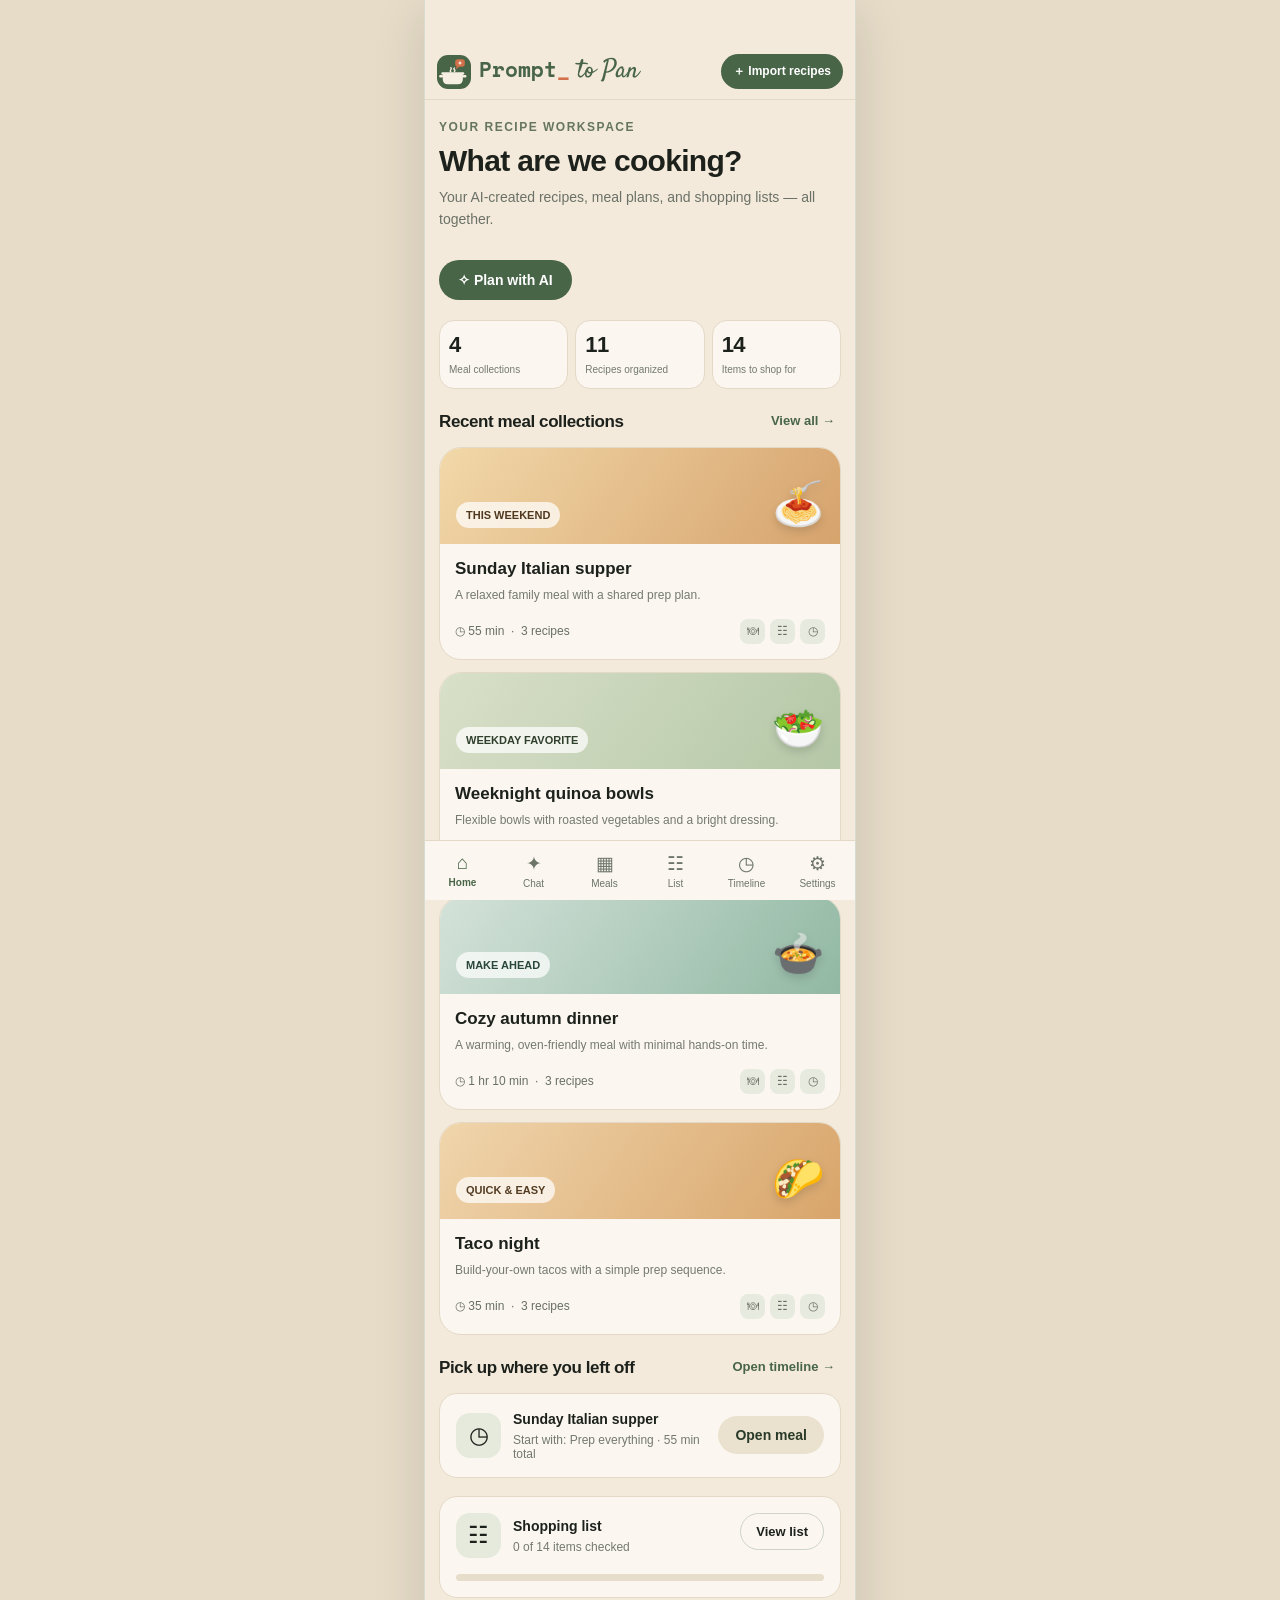
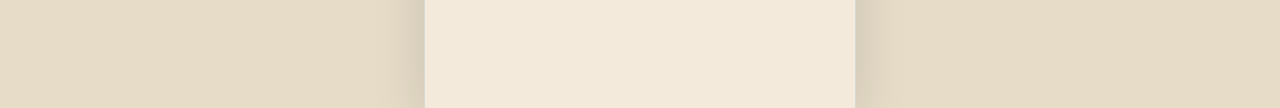
==== app/src/main/assets/index.html @ 8e541018 "Set "Prompt" in Space Mono with a blinking cursor The app name now pairs a typed-prompt look with th" ====
<!doctype html>
<html lang="en" data-theme="light">
<head>
  <meta charset="utf-8">
  <meta name="viewport" content="width=device-width,initial-scale=1,viewport-fit=cover">
  <title>Prompt to Pan</title>
  <link rel="stylesheet" href="app.css">
</head>
<body>
  <div class="app" id="app">
    <header class="topbar">
      <div class="brand"><svg class="brand-icon" viewBox="20 20 68 68" aria-hidden="true"><g transform="translate(54 54) scale(0.8) translate(-54 -54)"><g transform="translate(51 69.5) scale(1.2) translate(-54 -66.5)"><path fill="#F6EFE1" d="M32.5 54 H75.5 A2.5 2.5 0 0 1 78 56.5 V56.5 A2.5 2.5 0 0 1 75.5 59 H32.5 A2.5 2.5 0 0 1 30 56.5 V56.5 A2.5 2.5 0 0 1 32.5 54 Z M33 58 H75 V68 Q75 79 64 79 H44 Q33 79 33 68 Z M28.0 60 H31.0 A2.5 2.5 0 0 1 33.5 62.5 V62.5 A2.5 2.5 0 0 1 31.0 65 H28.0 A2.5 2.5 0 0 1 25.5 62.5 V62.5 A2.5 2.5 0 0 1 28.0 60 Z M77.0 60 H80.0 A2.5 2.5 0 0 1 82.5 62.5 V62.5 A2.5 2.5 0 0 1 80.0 65 H77.0 A2.5 2.5 0 0 1 74.5 62.5 V62.5 A2.5 2.5 0 0 1 77.0 60 Z"/></g><path d="M46 53.5 C41 49.83 51 47.20 46 43.00" fill="none" stroke="#F6EFE1" stroke-width="3.4" stroke-linecap="round"/><path d="M55 52.5 C60 49.52 50 47.40 55 44.00" fill="none" stroke="#F6EFE1" stroke-width="3.4" stroke-linecap="round"/><path fill="#D2704A" d="M64 22 H74 Q81 22 81 29 V34 Q81 41 74 41 H67 L58 48 L61 40.6 Q57 39 57 34 V29 Q57 22 64 22 Z"/><path fill="#F6EFE1" d="M69 25.2 C69.756 29.61 70.89 30.744 75.3 31.5 C70.89 32.256 69.756 33.39 69 37.8 C68.244 33.39 67.11 32.256 62.7 31.5 C67.11 30.744 68.244 29.61 69 25.2 Z"/></g></svg><span><span class="brand-prompt">Prompt</span> to Pan</span></div>
      <div class="top-actions">
        <button class="primary" onclick="openImport()">＋ Import recipes</button>
      </div>
    </header>

    <!-- Filled in by render() in app.js. -->
    <main class="main" id="main"></main>

    <nav class="mobile-nav">
      <button data-page="home" class="active" onclick="go('home')"><span>⌂</span>Home</button>
      <button data-page="chat" onclick="go('chat')"><span>✦</span>Chat</button>
      <button data-page="meals" onclick="go('meals')"><span>▦</span>Meals</button>
      <button data-page="shopping" onclick="go('shopping')"><span>☷</span>List</button>
      <button data-page="timeline" onclick="go('timeline')"><span>◷</span>Timeline</button>
      <button data-page="settings" onclick="go('settings')"><span>⚙</span>Settings</button>
    </nav>

    <div class="toast" id="toast"></div>
    <div class="modal-bg" id="modal-bg" onclick="if(event.target===this)closeModal()">
      <div class="modal" id="modal"></div>
    </div>
  </div>

  <script src="demo-data.js"></script>
  <script src="chat.js"></script>
  <script src="app.js"></script>
</body>
</html>
---- app/src/main/assets/app.css ----
/* Prompt to Pan styles. The app always uses its phone layout; wider screens show it as a centred column.
   Colours use light-dark(), which follows the system theme (on Android, via Theme.Mealkeeper's night variant).
   MainActivity sets --android-safe-top / --android-safe-bottom to the status- and navigation-bar heights, and
   --android-ime-bottom to the keyboard's height while it's open.
   Settings > Appearance sets data-theme on <html>: Linen (light, the default), soft olive (dark), or match the phone. */

/* The app name's fonts, bundled so they work offline: Satisfy for "to Pan" (Apache 2.0, see fonts/Satisfy-LICENSE.txt)
   and Space Mono Bold, Latin only, for "Prompt" (SIL OFL 1.1, see fonts/SpaceMono-OFL.txt). */
@font-face {
  font-family: "Space Mono";
  src: url("fonts/SpaceMono-Bold.woff2") format("woff2");
  font-weight: 700;
  font-display: block;
}

@font-face {
  font-family: "Satisfy";
  src: url("fonts/Satisfy-Regular.woff2") format("woff2");
  font-display: block;
}

:root {
  --font-body: Inter, Roboto, "Segoe UI", sans-serif;
  --safe-bottom: max(env(safe-area-inset-bottom), var(--android-safe-bottom, 0px));
  /* Dialogs sit above the keyboard when it's open (the bottom nav stays put underneath). */
  --dialog-bottom: max(var(--safe-bottom), var(--android-ime-bottom, 0px));
  /* Surfaces for Linen (light) and soft olive (dark); text colours are set per element. */
  --bg: light-dark(#f3eadb, #232a24);
  --bar: light-dark(#f3eadb, #28302a);
  --surface: light-dark(#fbf7f0, #2e372f);
  --surface-2: light-dark(#f1e8d8, #343e35);
  --field: light-dark(#fffcf6, #262d27);
  --line: light-dark(#e4d9c6, #3b463c);
  --track: light-dark(#e7ddcb, #3b463c);
  --button-2: light-dark(#eae1cf, #3a453b);
  --name: light-dark(#496548, #eed9b0);
  color-scheme: light;
}

:root[data-theme="dark"] {
  color-scheme: dark;
}

:root[data-theme="match"] {
  color-scheme: light dark;
}

* {
  box-sizing: border-box;
}

body {
  margin: 0;
  font-family: var(--font-body);
  background: var(--bg);
  color: light-dark(#1d211c, #e5e8e1);
}

button,
input,
textarea,
select {
  font: inherit;
}

button {
  cursor: pointer;
  border: 0;
  transition: filter .15s, transform .15s;
}

button:hover {
  filter: brightness(.96);
}

button:active {
  transform: scale(.98);
}

/* ---- App shell ---- */

.app {
  min-height: 100vh;
  background-color: var(--bg);
  color: light-dark(#1d211c, #e5e8e1);
}

.topbar {
  min-height: 68px;
  display: flex;
  align-items: center;
  justify-content: space-between;
  padding: calc(var(--android-safe-top, 44px) + 10px) 12px 10px;
  border-bottom: 1px solid var(--line);
  position: sticky;
  top: 0;
  background: var(--bar);
  z-index: 5;
}

.brand {
  display: flex;
  align-items: center;
  gap: 8px;
  font-family: "Satisfy", cursive;
  font-weight: 400;
  font-size: 26px;
  line-height: 1;
  color: var(--name);
}

/* "Prompt" as typed into a chat, with a blinking cursor; the cursor isn't part of the name for screen readers. */
.brand-prompt {
  font-family: "Space Mono", monospace;
  font-weight: 700;
  font-size: .82em;
}

.brand-prompt::after {
  content: "_" / "";
  color: #D2704A;
  animation: cursor-blink 1.1s steps(1) infinite;
}

@keyframes cursor-blink {
  50% {
    opacity: 0;
  }
}

@media (prefers-reduced-motion: reduce) {
  .brand-prompt::after {
    animation: none;
  }
}

.brand-icon {
  background: #496548;
  color: white;
  width: 34px;
  height: 34px;
  border-radius: 11px;
  display: grid;
  place-items: center;
  font-size: 21px;
}

.top-actions {
  display: flex;
  align-items: center;
  gap: 6px;
}

.top-actions .primary {
  padding: 9px 12px;
  font-size: 12px;
  white-space: nowrap;
}

.main {
  width: 100%;
  padding: 20px 14px calc(92px + var(--safe-bottom));
  overflow-wrap: anywhere;
}

.mobile-nav {
  position: fixed;
  bottom: 0;
  left: 0;
  right: 0;
  z-index: 6;
  display: flex;
  justify-content: space-around;
  background: var(--surface);
  border-top: 1px solid var(--line);
  padding: 7px 2px calc(7px + var(--safe-bottom));
}

.mobile-nav button {
  background: transparent;
  color: light-dark(#6d7569, #a1aa9d);
  display: flex;
  flex: 1;
  min-width: 0;
  flex-direction: column;
  align-items: center;
  gap: 3px;
  font-size: 10px;
  padding: 4px 2px;
}

.mobile-nav button.active {
  color: light-dark(#496548, #c4ddb9);
  font-weight: 750;
}

.mobile-nav span {
  font-size: 19px;
}

.toast {
  position: fixed;
  bottom: calc(84px + var(--safe-bottom));
  left: 50%;
  transform: translateX(-50%);
  max-width: calc(100vw - 28px);
  background: light-dark(#283b28, #dcebd6);
  color: light-dark(white, #1e2c1d);
  padding: 13px 18px;
  border-radius: 99px;
  box-shadow: 0 8px 30px #0002;
  font-size: 13px;
  text-align: center;
  white-space: normal;
  z-index: 10;
  display: none;
}

.modal-bg {
  position: fixed;
  inset: 0;
  background: #0006;
  z-index: 15;
  display: none;
  align-items: flex-end;
  justify-content: center;
  padding: 10px 10px calc(10px + var(--dialog-bottom));
}

.modal {
  width: 100%;
  max-height: min(88vh, calc(100vh - var(--android-safe-top, 0px) - var(--dialog-bottom) - 30px));
  overflow: auto;
  background: var(--surface);
  border-radius: 24px 24px 14px 14px;
  padding: 19px;
  box-shadow: 0 20px 80px #0003;
}

.modal-bg.centered {
  align-items: center;
}

.modal-bg.centered .modal {
  border-radius: 24px;
}

.modal h2 {
  margin: 0 0 7px;
  font-size: 22px;
}

.modal-foot {
  display: flex;
  justify-content: flex-end;
  flex-wrap: wrap;
  gap: 10px;
  margin-top: 20px;
}

.modal-foot button {
  flex: 1;
}

/* ---- Text and layout helpers ---- */

.eyebrow {
  font-size: 12px;
  text-transform: uppercase;
  letter-spacing: 1.5px;
  color: light-dark(#65755e, #a8bd9f);
  font-weight: 750;
  margin-bottom: 10px;
}

.headline {
  font-size: clamp(25px, 7vw, 30px);
  line-height: 1.1;
  letter-spacing: -.7px;
  margin: 0 0 10px;
  font-weight: 750;
  overflow-wrap: anywhere;
}

.subhead {
  color: light-dark(#6b7167, #a4aca1);
  font-size: 14px;
  line-height: 1.55;
  margin: 0 0 20px;
}

.muted {
  color: light-dark(#73796f, #a0a99e);
}

.small {
  font-size: 12px;
}

.row {
  display: flex;
  align-items: center;
  gap: 12px;
}

.spread {
  display: flex;
  justify-content: space-between;
  align-items: flex-start;
  flex-wrap: wrap;
  gap: 10px;
}

.spread > .primary,
.spread > .outline,
.spread > .secondary {
  max-width: 100%;
  white-space: normal;
}

.divider {
  height: 1px;
  background: var(--line);
  margin: 16px 0;
}

.section-head {
  display: flex;
  align-items: flex-start;
  justify-content: space-between;
  gap: 12px;
  margin: 23px 0 15px;
}

.section-head h2 {
  font-size: 17px;
  margin: 0;
  letter-spacing: -.4px;
}

.panel {
  background: var(--surface);
  border: 1px solid var(--line);
  border-radius: 18px;
  padding: 16px;
  margin-bottom: 18px;
  min-width: 0;
}

.empty {
  padding: 20px;
  text-align: center;
  color: light-dark(#72796e, #a3aca0);
}

.badge {
  font-size: 11px;
  border-radius: 99px;
  background: light-dark(#e4eadc, #2b3928);
  color: light-dark(#45613f, #c3dcb9);
  padding: 6px 9px;
  font-weight: 750;
}

/* ---- Buttons and form controls ---- */

.primary {
  background: #496548;
  color: white;
  border-radius: 99px;
  padding: 12px 19px;
  font-size: 14px;
  font-weight: 650;
  display: inline-flex;
  align-items: center;
  gap: 8px;
}

.secondary {
  background: var(--button-2);
  color: light-dark(#293a28, #e1e8dc);
  border-radius: 99px;
  padding: 11px 17px;
  font-size: 14px;
  font-weight: 650;
}

.outline {
  background: transparent;
  color: inherit;
  border: 1px solid light-dark(#cdd3c6, #454e43);
  border-radius: 99px;
  padding: 10px 15px;
  font-size: 13px;
  font-weight: 650;
}

.text-btn {
  color: light-dark(#496548, #b7d2ae);
  background: transparent;
  font-size: 13px;
  font-weight: 700;
}

.danger {
  color: light-dark(#a23b24, #f2a98a);
}

.outline.danger {
  border-color: light-dark(#dcb7aa, #6b4a3f);
}

.primary.danger-fill {
  background: #b5452b;
}

.actions {
  display: flex;
  gap: 8px;
  flex-wrap: wrap;
}

.actions button {
  max-width: 100%;
  white-space: normal;
}

.field {
  width: 100%;
  min-width: 0;
  border: 1px solid light-dark(#cdd3c6, #424b40);
  background: var(--field);
  color: inherit;
  border-radius: 13px;
  padding: 13px 14px;
  outline: none;
}

.field:focus {
  border-color: #496548;
  box-shadow: 0 0 0 2px #49654822;
}

textarea.field {
  resize: vertical;
  min-height: 140px;
  line-height: 1.5;
}

.field-label {
  display: block;
  font-size: 12px;
  font-weight: 700;
  margin: 15px 0 7px;
}

.toggle {
  appearance: none;
  width: 44px;
  height: 26px;
  background: light-dark(#d5d9d0, #454d42);
  border-radius: 99px;
  position: relative;
  cursor: pointer;
  transition: .2s;
  flex-shrink: 0;
}

.toggle::before {
  content: "";
  position: absolute;
  left: 4px;
  top: 4px;
  width: 18px;
  height: 18px;
  border-radius: 50%;
  background: white;
  transition: .2s;
}

.toggle:checked {
  background: #496548;
}

.toggle:checked::before {
  transform: translateX(18px);
}

.tabs {
  display: flex;
  border-bottom: 1px solid var(--line);
  margin: 20px 0;
  overflow-x: auto;
  white-space: nowrap;
  scrollbar-width: thin;
}

.tab {
  flex-shrink: 0;
  padding: 11px 10px;
  background: transparent;
  color: light-dark(#747a70, #a3aba0);
  font-size: 12px;
  border-bottom: 2px solid transparent;
}

.tab.active {
  color: light-dark(#496548, #c3dfb8);
  border-color: #496548;
  font-weight: 750;
}

/* ---- Home stats ---- */

.stats {
  display: grid;
  grid-template-columns: repeat(3, minmax(0, 1fr));
  gap: 7px;
  margin: 20px 0;
}

.stat {
  background: var(--surface);
  border: 1px solid var(--line);
  border-radius: 15px;
  padding: 11px 9px;
  min-width: 0;
}

.stat .number {
  font-size: clamp(18px, 5vw, 22px);
  font-weight: 750;
  letter-spacing: -.6px;
}

.stat .label {
  font-size: 10px;
  line-height: 1.35;
  color: light-dark(#73796f, #9ca59a);
  margin-top: 5px;
}

/* ---- Meal cards ---- */

.meal-grid {
  display: grid;
  grid-template-columns: minmax(0, 1fr);
  gap: 12px;
}

.meal-card {
  overflow: hidden;
  border-radius: 22px;
  border: 1px solid var(--line);
  background: var(--surface);
  cursor: pointer;
}

.meal-art {
  height: 96px;
  padding: 16px;
  display: flex;
  align-items: flex-end;
  justify-content: space-between;
  background: linear-gradient(125deg, #d9e0c9, #b4c7a6);
  color: #30402d;
  position: relative;
}

.meal-art.pasta {
  background: linear-gradient(125deg, #f2d8a9, #d6a36d);
  color: #51391f;
}

.meal-art.soup {
  background: linear-gradient(125deg, #d4e2d9, #91b8a3);
  color: #29483a;
}

.meal-art.taco {
  background: linear-gradient(125deg, #f0d5ac, #d8a56b);
  color: #533c22;
}

.art-emoji {
  font-size: 42px;
  filter: drop-shadow(0 4px 4px #0002);
}

.art-tag {
  font-size: 11px;
  font-weight: 750;
  background: #ffffffb8;
  border-radius: 99px;
  padding: 7px 10px;
}

.meal-content {
  padding: 15px;
}

.meal-content h3 {
  font-size: 17px;
  margin: 0 0 7px;
}

.meal-content p {
  font-size: 12px;
  line-height: 1.5;
  color: light-dark(#74796f, #a0a89e);
  margin: 0 0 15px;
}

.meta {
  display: flex;
  align-items: center;
  justify-content: space-between;
  font-size: 12px;
  color: light-dark(#686f64, #a0a89d);
}

.mini-avatars {
  display: flex;
  gap: 5px;
}

.avatar {
  width: 25px;
  height: 25px;
  border-radius: 8px;
  background: light-dark(#e7ebdf, #303b2d);
  display: grid;
  place-items: center;
  font-size: 12px;
}

/* ---- Recipe rows ---- */

.recipe-list {
  display: grid;
  gap: 10px;
}

.recipe-row {
  display: flex;
  align-items: center;
  gap: 10px;
  padding: 12px;
  border-radius: 16px;
  background: var(--surface-2);
  cursor: pointer;
  min-width: 0;
}

.recipe-row > div:nth-child(2) {
  min-width: 0;
  overflow-wrap: anywhere;
}

.recipe-icon {
  width: 45px;
  height: 45px;
  border-radius: 14px;
  background: light-dark(#e5eadc, #354333);
  display: grid;
  place-items: center;
  font-size: 23px;
  flex-shrink: 0;
}

.recipe-row h3 {
  font-size: 14px;
  margin: 0 0 5px;
}

.recipe-row p {
  font-size: 12px;
  margin: 0;
  color: light-dark(#74796f, #a0a89e);
}

.arrow {
  margin-left: auto;
  color: light-dark(#777e72, #a3aca0);
  font-size: 21px;
}

/* ---- Shopping list and ingredient rows ---- */

.checkrow {
  display: flex;
  align-items: flex-start;
  gap: 9px;
  padding: 13px 0;
  border-bottom: 1px solid var(--line);
  font-size: 13px;
}

.checkrow:last-child {
  border: 0;
}

.checkrow input {
  accent-color: #496548;
  width: 18px;
  height: 18px;
  margin-top: 1px;
}

.checkrow.checked .checktext {
  text-decoration: line-through;
  color: light-dark(#8b9186, #778073);
}

.recipe-link {
  text-decoration: underline;
  text-decoration-color: light-dark(#c3c9bc, #4c5649);
  text-underline-offset: 2px;
  cursor: pointer;
}

.qty {
  margin-left: auto;
  color: light-dark(#777d73, #a3aba0);
  font-size: 11px;
  text-align: right;
}

/* ---- Cooking timeline ---- */

.timeline {
  display: grid;
  grid-template-columns: 48px minmax(0, 1fr);
  gap: 0 9px;
}

.time {
  font-size: 12px;
  font-weight: 750;
  color: light-dark(#496548, #b9d8ae);
  padding: 14px 0;
}

.timeitem {
  border-left: 2px solid light-dark(#d9e2d2, #394d35);
  padding: 12px 0 16px 13px;
  position: relative;
  min-width: 0;
}

.timeitem::before {
  content: "";
  position: absolute;
  left: -6px;
  top: 17px;
  width: 10px;
  height: 10px;
  border-radius: 50%;
  background: #6c8b61;
}

.timeitem strong {
  font-size: 14px;
  overflow-wrap: anywhere;
}

.timeitem p {
  font-size: 12px;
  color: light-dark(#747a70, #a2aaa0);
  line-height: 1.5;
  margin: 5px 0 0;
  overflow-wrap: anywhere;
}

/* ---- Very narrow phones ---- */

@media (max-width: 380px) {
  .main {
    padding-left: 11px;
    padding-right: 11px;
  }

  .stats {
    grid-template-columns: 1fr;
    gap: 8px;
  }

  .stat {
    display: flex;
    align-items: center;
    justify-content: space-between;
    padding: 12px 14px;
  }

  .stat .label {
    margin-top: 0;
    font-size: 11px;
  }

  .top-actions .primary {
    font-size: 11px;
    padding: 8px 10px;
  }

  .brand {
    font-size: 22px;
  }

  .mobile-nav button {
    font-size: 9px;
  }
}

/* ---- Wide screens (tablets, landscape, desktop browsers): centre the phone layout ---- */

@media (min-width: 761px) {
  body {
    background: light-dark(#e6dcc8, #1a1f1b);
  }

  .app {
    max-width: 430px;
    margin: 0 auto;
    box-shadow: 0 0 0 1px #d8dbd1, 0 12px 50px #0002;
    position: relative;
  }

  .mobile-nav {
    left: 50%;
    right: auto;
    transform: translateX(-50%);
    width: 100%;
    max-width: 430px;
  }
}

/* ---- Chat (chat.js) ---- */

.chat-log {
  display: flex;
  flex-direction: column;
  gap: 10px;
  /* Room for the message box, which sits above the bottom nav. */
  padding-bottom: 76px;
}

.bubble {
  max-width: 88%;
  padding: 11px 14px;
  border-radius: 18px;
  font-size: 15px;
  line-height: 1.5;
  white-space: pre-wrap;
}

.bubble.user {
  align-self: flex-end;
  background: light-dark(#496548, #4f6b4d);
  color: white;
  border-bottom-right-radius: 6px;
}

.bubble-about {
  font-size: 12px;
  opacity: .8;
  margin-bottom: 4px;
}

.bubble.ai {
  align-self: flex-start;
  background: var(--surface);
  border: 1px solid var(--line);
  border-bottom-left-radius: 6px;
  white-space: normal;
}

.bubble.ai p {
  margin: 0 0 8px;
}

.bubble.ai p:last-child,
.bubble.ai ul:last-child,
.bubble.ai ol:last-child {
  margin-bottom: 0;
}

.bubble.ai ul,
.bubble.ai ol {
  margin: 0 0 8px;
  padding-left: 20px;
}

.bubble.ai pre {
  overflow-x: auto;
  font-size: 12px;
  background: var(--surface-2);
  padding: 8px;
  border-radius: 8px;
  white-space: pre;
}

.bubble.ai code {
  font-size: 13px;
}

.chat-report {
  align-self: flex-start;
  margin: -4px 0 0 6px;
  padding: 4px 8px;
  font-size: 12px;
  font-weight: 600;
  color: light-dark(#73796f, #a0a99e);
}

.chat-to-pan {
  align-self: flex-end;
  margin-top: 2px;
}

.meal-saved {
  margin: 2px 0;
  border-color: light-dark(#b9c9af, #4c5f47);
}

.chat-status {
  display: flex;
  align-items: center;
  gap: 8px;
  font-size: 13px;
  color: light-dark(#6d7569, #a1aa9d);
  padding: 4px 2px;
}

.dots {
  display: inline-flex;
  gap: 3px;
}

.dots i {
  width: 6px;
  height: 6px;
  border-radius: 50%;
  background: currentColor;
  animation: dot 1.2s infinite ease-in-out;
}

.dots i:nth-child(2) {
  animation-delay: .15s;
}

.dots i:nth-child(3) {
  animation-delay: .3s;
}

@keyframes dot {
  0%, 80%, 100% { opacity: .25; }
  40% { opacity: 1; }
}

.chat-error {
  background: light-dark(#f6e3dc, #4a302a);
  color: light-dark(#7c2f1d, #f6c9b8);
  border-radius: 14px;
  padding: 12px 14px;
  font-size: 14px;
}

.chat-error .text-btn {
  margin-top: 6px;
  color: inherit;
  text-decoration: underline;
}

.chip {
  font-size: 13px;
  padding: 8px 13px;
  text-align: left;
}

/* The message box: above the bottom nav, or above the keyboard while it's open. */
.composer {
  position: fixed;
  left: 0;
  right: 0;
  /* --nav-height is measured by render() in app.js; it includes the gesture-bar inset. */
  bottom: max(var(--nav-height, calc(64px + var(--safe-bottom))), var(--android-ime-bottom, 0px));
  z-index: 7;
  display: flex;
  align-items: flex-end;
  gap: 8px;
  padding: 8px 12px;
  background: var(--bg);
  border-top: 1px solid var(--line);
}

.composer textarea.field {
  min-height: 0;
  max-height: 140px;
  resize: none;
  padding: 10px 14px;
  border-radius: 20px;
}

.composer .send {
  flex: none;
  width: 44px;
  height: 44px;
  padding: 0;
  justify-content: center;
  font-size: 16px;
}
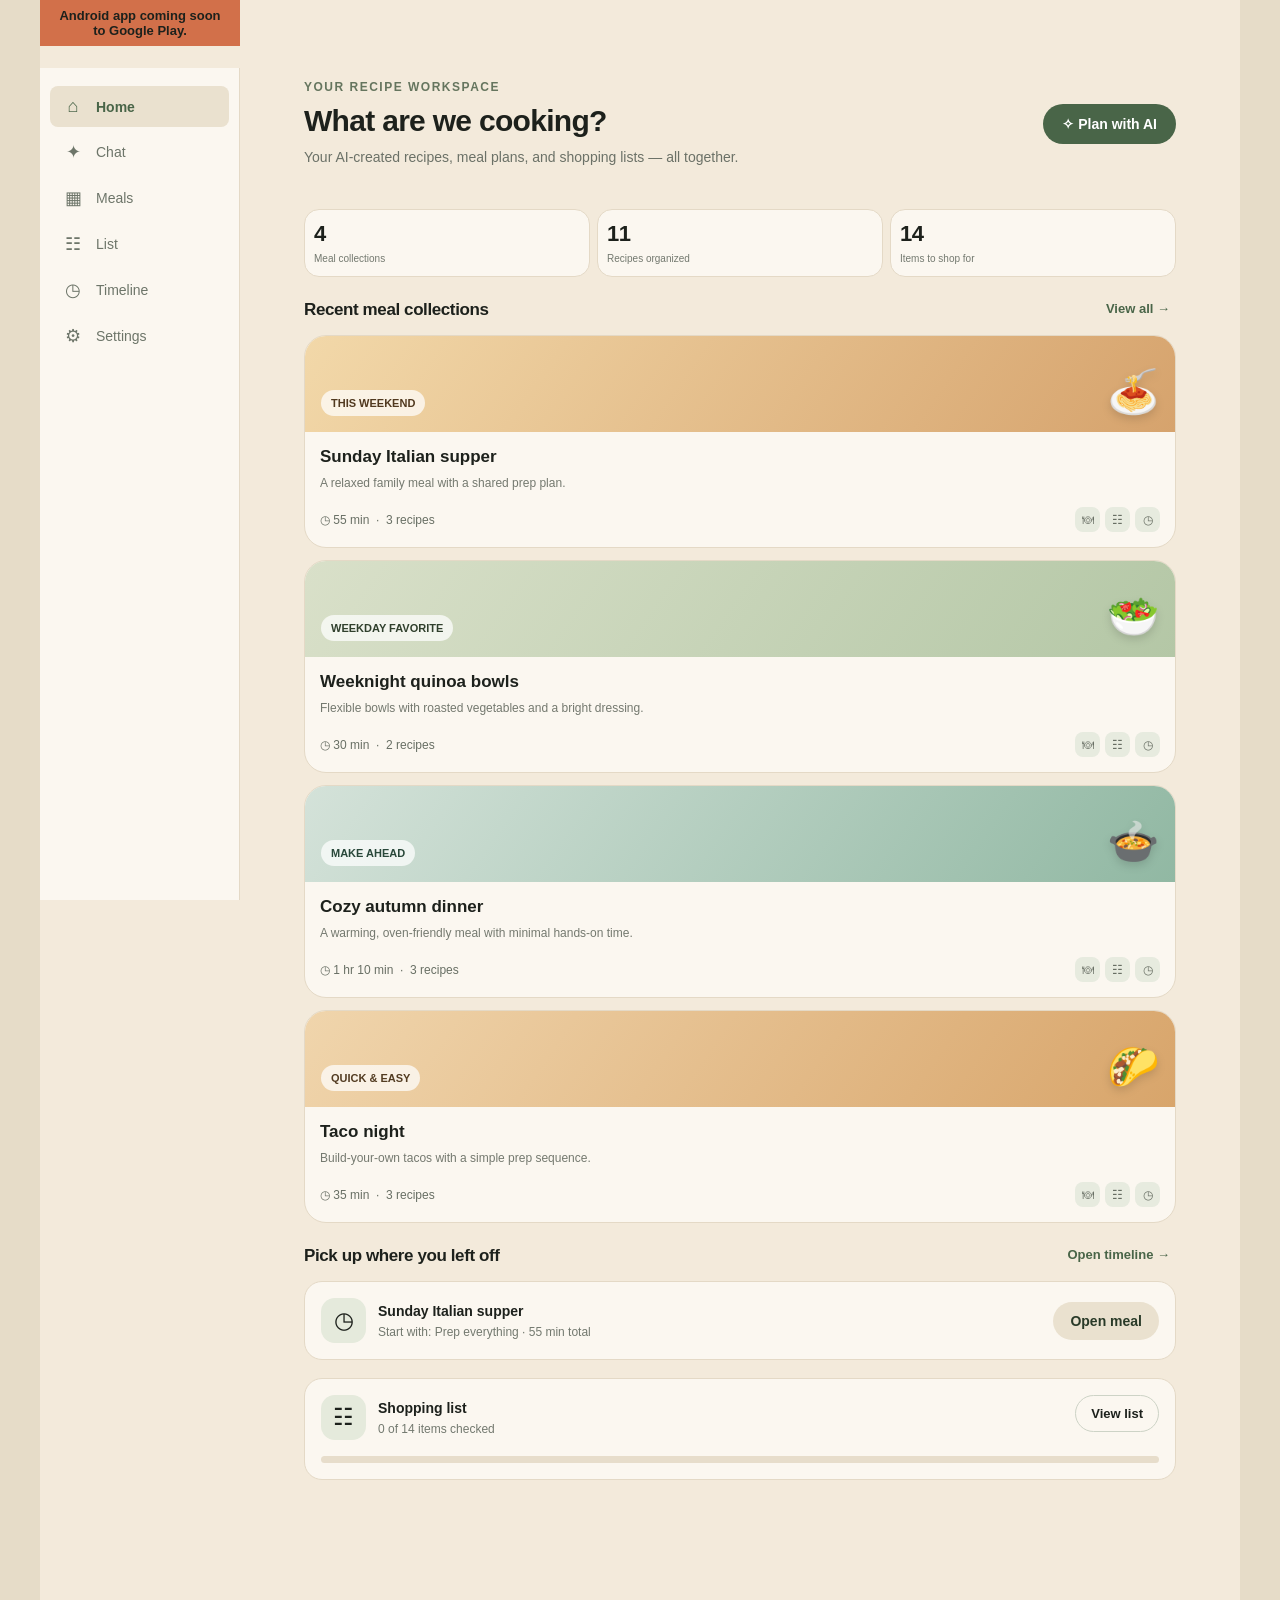
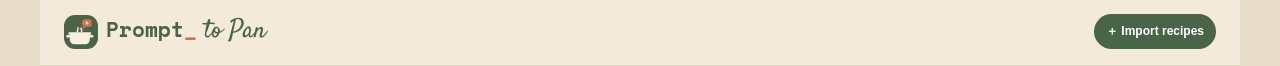
==== commit 8fe9675e: "Publish web app and improve meal sharing" ====
--- a/app/src/main/assets/index.html
+++ b/app/src/main/assets/index.html
@@ -4,10 +4,14 @@
   <meta charset="utf-8">
   <meta name="viewport" content="width=device-width,initial-scale=1,viewport-fit=cover">
   <title>Prompt to Pan</title>
+  <meta name="description" content="Plan meals with AI, then cook from recipes, shopping lists and timelines.">
+  <meta name="theme-color" content="#f3eadb">
+  <link rel="manifest" href="manifest.webmanifest">
   <link rel="stylesheet" href="app.css">
 </head>
 <body>
   <div class="app" id="app">
+    <aside class="web-notice" id="web-notice" hidden>Android app coming soon to Google Play.</aside>
     <header class="topbar">
       <div class="brand"><svg class="brand-icon" viewBox="20 20 68 68" aria-hidden="true"><g transform="translate(54 54) scale(0.8) translate(-54 -54)"><g transform="translate(51 69.5) scale(1.2) translate(-54 -66.5)"><path fill="#F6EFE1" d="M32.5 54 H75.5 A2.5 2.5 0 0 1 78 56.5 V56.5 A2.5 2.5 0 0 1 75.5 59 H32.5 A2.5 2.5 0 0 1 30 56.5 V56.5 A2.5 2.5 0 0 1 32.5 54 Z M33 58 H75 V68 Q75 79 64 79 H44 Q33 79 33 68 Z M28.0 60 H31.0 A2.5 2.5 0 0 1 33.5 62.5 V62.5 A2.5 2.5 0 0 1 31.0 65 H28.0 A2.5 2.5 0 0 1 25.5 62.5 V62.5 A2.5 2.5 0 0 1 28.0 60 Z M77.0 60 H80.0 A2.5 2.5 0 0 1 82.5 62.5 V62.5 A2.5 2.5 0 0 1 80.0 65 H77.0 A2.5 2.5 0 0 1 74.5 62.5 V62.5 A2.5 2.5 0 0 1 77.0 60 Z"/></g><path d="M46 53.5 C41 49.83 51 47.20 46 43.00" fill="none" stroke="#F6EFE1" stroke-width="3.4" stroke-linecap="round"/><path d="M55 52.5 C60 49.52 50 47.40 55 44.00" fill="none" stroke="#F6EFE1" stroke-width="3.4" stroke-linecap="round"/><path fill="#D2704A" d="M64 22 H74 Q81 22 81 29 V34 Q81 41 74 41 H67 L58 48 L61 40.6 Q57 39 57 34 V29 Q57 22 64 22 Z"/><path fill="#F6EFE1" d="M69 25.2 C69.756 29.61 70.89 30.744 75.3 31.5 C70.89 32.256 69.756 33.39 69 37.8 C68.244 33.39 67.11 32.256 62.7 31.5 C67.11 30.744 68.244 29.61 69 25.2 Z"/></g></svg><span><span class="brand-prompt">Prompt</span> to Pan</span></div>
       <div class="top-actions">
@@ -36,5 +40,7 @@
   <script src="demo-data.js"></script>
   <script src="chat.js"></script>
   <script src="app.js"></script>
+  <script>if (!window.MealkeeperAndroid) document.getElementById('web-notice').hidden = false;</script>
+  <script>if ('serviceWorker' in navigator && location.protocol !== 'file:') navigator.serviceWorker.register('sw.js').catch(() => {});</script>
 </body>
 </html>
--- a/app/src/main/assets/app.css
+++ b/app/src/main/assets/app.css
@@ -1,4 +1,4 @@
-/* Prompt to Pan styles. The app always uses its phone layout; wider screens show it as a centred column.
+/* Prompt to Pan styles. Phones use bottom navigation; wider screens use a side rail and workspace.
    Colours use light-dark(), which follows the system theme (on Android, via Theme.Mealkeeper's night variant).
    MainActivity sets --android-safe-top / --android-safe-bottom to the status- and navigation-bar heights, and
    --android-ime-bottom to the keyboard's height while it's open.
@@ -85,12 +85,21 @@
   color: light-dark(#1d211c, #e5e8e1);
 }
 
+.web-notice {
+  padding: 8px 12px;
+  background: #d2704a;
+  color: #1d211c;
+  text-align: center;
+  font-size: 13px;
+  font-weight: 600;
+}
+
 .topbar {
   min-height: 68px;
   display: flex;
   align-items: center;
   justify-content: space-between;
-  padding: calc(var(--android-safe-top, 44px) + 10px) 12px 10px;
+  padding: calc(var(--android-safe-top, 0px) + 10px) 12px 10px;
   border-bottom: 1px solid var(--line);
   position: sticky;
   top: 0;
@@ -185,7 +194,7 @@
   flex-direction: column;
   align-items: center;
   gap: 3px;
-  font-size: 10px;
+  font-size: 11px;
   padding: 4px 2px;
 }
 
@@ -807,11 +816,11 @@
   }
 
   .mobile-nav button {
-    font-size: 9px;
-  }
-}
-
-/* ---- Wide screens (tablets, landscape, desktop browsers): centre the phone layout ---- */
+    font-size: 10px;
+  }
+}
+
+/* ---- Wide screens ---- */
 
 @media (min-width: 761px) {
   body {
@@ -819,18 +828,66 @@
   }
 
   .app {
-    max-width: 430px;
+    max-width: 1200px;
+    min-height: 100vh;
     margin: 0 auto;
-    box-shadow: 0 0 0 1px #d8dbd1, 0 12px 50px #0002;
-    position: relative;
+    display: grid;
+    grid-template-columns: 200px minmax(0, 1fr);
+    grid-template-rows: auto minmax(0, 1fr);
+  }
+
+  .topbar {
+    grid-column: 1 / -1;
+    padding: 10px 24px;
+  }
+
+  .main {
+    grid-column: 2;
+    grid-row: 2;
+    max-width: 1000px;
+    margin: 0 auto;
+    padding: 34px clamp(24px, 5vw, 64px) 100px;
   }
 
   .mobile-nav {
-    left: 50%;
-    right: auto;
-    transform: translateX(-50%);
-    width: 100%;
-    max-width: 430px;
+    position: sticky;
+    top: 68px;
+    grid-column: 1;
+    grid-row: 2;
+    align-self: start;
+    height: calc(100vh - 68px);
+    flex-direction: column;
+    justify-content: flex-start;
+    gap: 4px;
+    padding: 18px 10px;
+    border-top: 0;
+    border-right: 1px solid var(--line);
+  }
+
+  .mobile-nav button {
+    flex: none;
+    flex-direction: row;
+    justify-content: flex-start;
+    gap: 12px;
+    padding: 10px 12px;
+    border-radius: 8px;
+    font-size: 14px;
+  }
+
+  .mobile-nav button.active {
+    background: var(--button-2);
+  }
+
+  .mobile-nav span {
+    width: 22px;
+    font-size: 18px;
+    text-align: center;
+  }
+
+  .composer {
+    left: max(200px, calc((100vw - 1200px) / 2 + 200px));
+    right: max(0px, calc((100vw - 1200px) / 2));
+    bottom: 0;
   }
 }
 
@@ -901,6 +958,22 @@
 
 .bubble.ai code {
   font-size: 13px;
+}
+
+.list-preview {
+  max-height: 40vh;
+  overflow: auto;
+  margin: 0 0 4px;
+  padding: 12px 14px;
+  background: var(--field);
+  border: 1px solid var(--line);
+  border-radius: 12px;
+  font: 13px/1.5 var(--font-body);
+  white-space: pre-wrap;
+}
+
+.tab:disabled {
+  opacity: .45;
 }
 
 .chat-report {
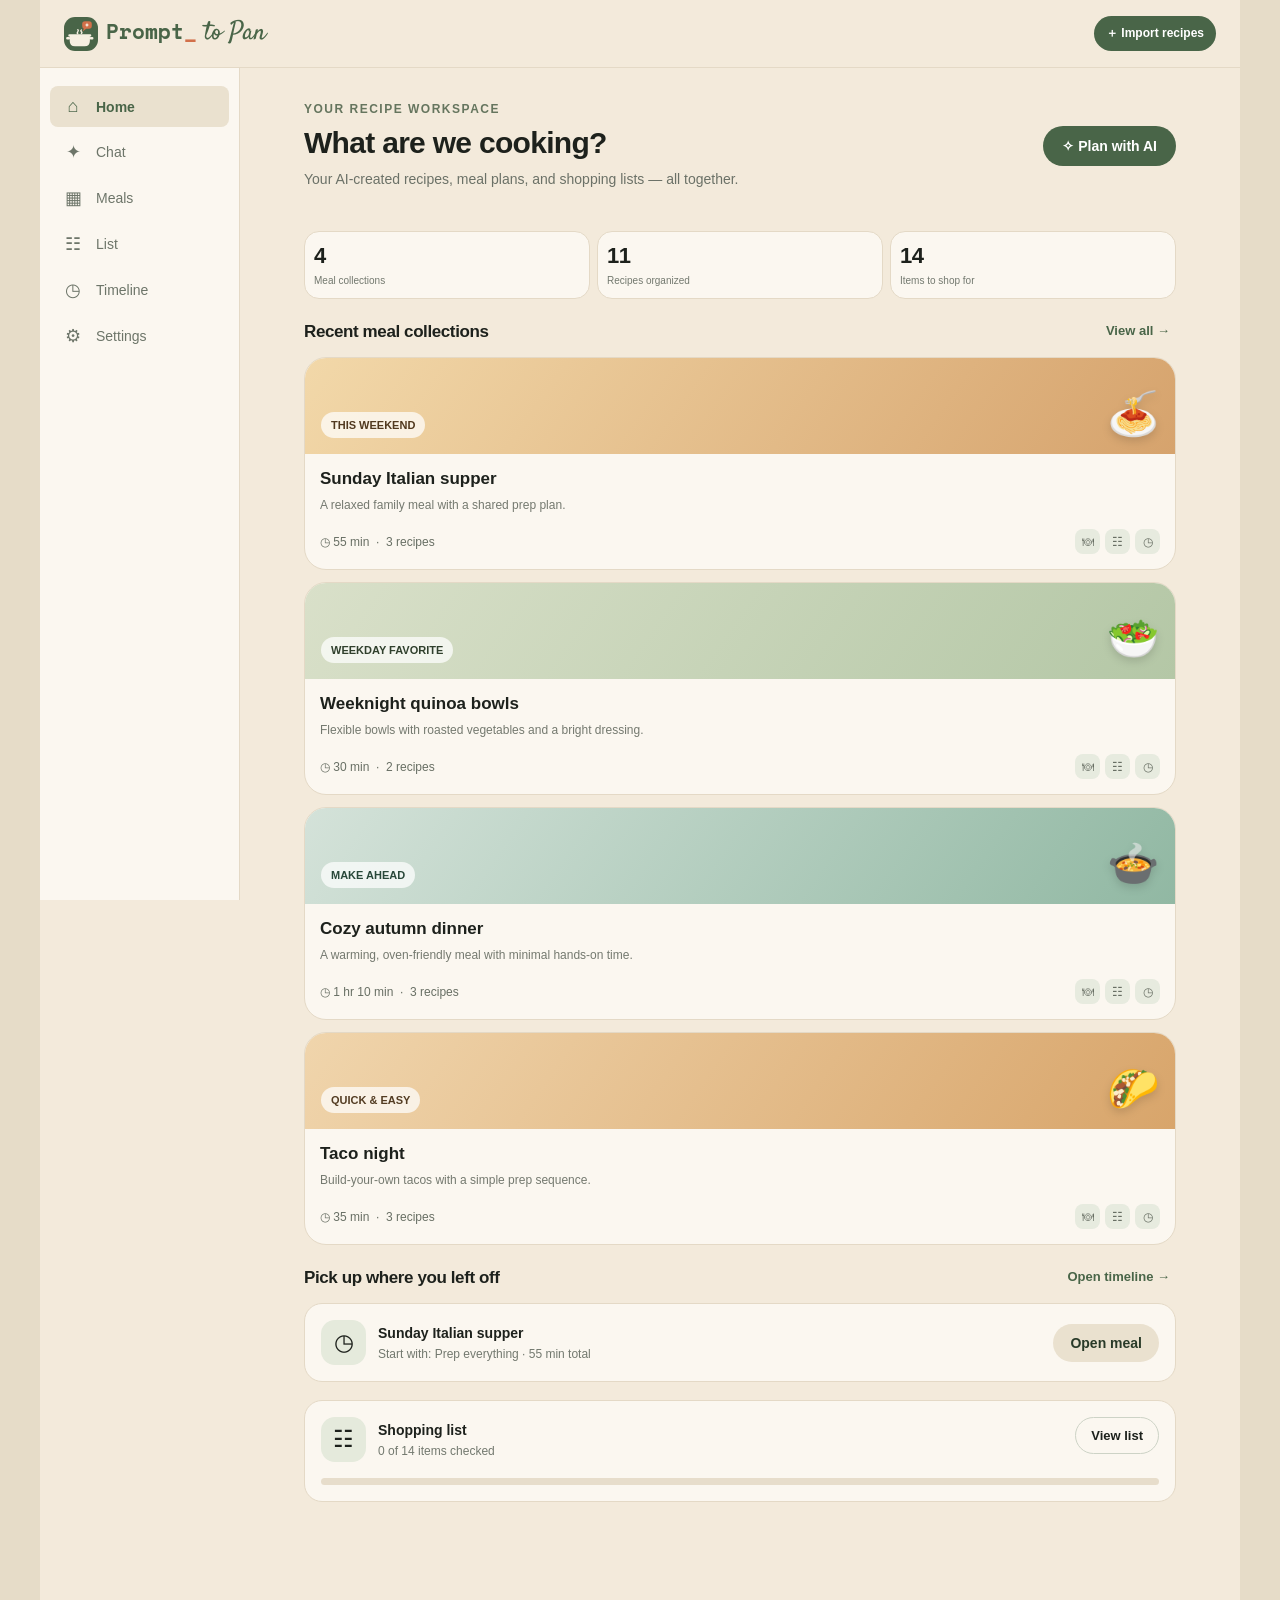
==== commit b9208e9f: "Send feedback from Settings, and prepare release 1.2 Feedback posts to a Google Form the developer o" ====
--- a/app/src/main/assets/index.html
+++ b/app/src/main/assets/index.html
@@ -7,11 +7,15 @@
   <meta name="description" content="Plan meals with AI, then cook from recipes, shopping lists and timelines.">
   <meta name="theme-color" content="#f3eadb">
   <link rel="manifest" href="manifest.webmanifest">
+  <!-- iPhone home screen: its icon and name (the icon is on the website, beside the landing page). -->
+  <link rel="apple-touch-icon" href="../icon.png">
+  <meta name="apple-mobile-web-app-title" content="Prompt to Pan">
   <link rel="stylesheet" href="app.css">
 </head>
 <body>
   <div class="app" id="app">
-    <aside class="web-notice" id="web-notice" hidden>Android app coming soon to Google Play.</aside>
+    <!-- Filled in by showWebNotice() in app.js: the web version only. -->
+    <aside class="web-notice" id="web-notice" hidden></aside>
     <header class="topbar">
       <div class="brand"><svg class="brand-icon" viewBox="20 20 68 68" aria-hidden="true"><g transform="translate(54 54) scale(0.8) translate(-54 -54)"><g transform="translate(51 69.5) scale(1.2) translate(-54 -66.5)"><path fill="#F6EFE1" d="M32.5 54 H75.5 A2.5 2.5 0 0 1 78 56.5 V56.5 A2.5 2.5 0 0 1 75.5 59 H32.5 A2.5 2.5 0 0 1 30 56.5 V56.5 A2.5 2.5 0 0 1 32.5 54 Z M33 58 H75 V68 Q75 79 64 79 H44 Q33 79 33 68 Z M28.0 60 H31.0 A2.5 2.5 0 0 1 33.5 62.5 V62.5 A2.5 2.5 0 0 1 31.0 65 H28.0 A2.5 2.5 0 0 1 25.5 62.5 V62.5 A2.5 2.5 0 0 1 28.0 60 Z M77.0 60 H80.0 A2.5 2.5 0 0 1 82.5 62.5 V62.5 A2.5 2.5 0 0 1 80.0 65 H77.0 A2.5 2.5 0 0 1 74.5 62.5 V62.5 A2.5 2.5 0 0 1 77.0 60 Z"/></g><path d="M46 53.5 C41 49.83 51 47.20 46 43.00" fill="none" stroke="#F6EFE1" stroke-width="3.4" stroke-linecap="round"/><path d="M55 52.5 C60 49.52 50 47.40 55 44.00" fill="none" stroke="#F6EFE1" stroke-width="3.4" stroke-linecap="round"/><path fill="#D2704A" d="M64 22 H74 Q81 22 81 29 V34 Q81 41 74 41 H67 L58 48 L61 40.6 Q57 39 57 34 V29 Q57 22 64 22 Z"/><path fill="#F6EFE1" d="M69 25.2 C69.756 29.61 70.89 30.744 75.3 31.5 C70.89 32.256 69.756 33.39 69 37.8 C68.244 33.39 67.11 32.256 62.7 31.5 C67.11 30.744 68.244 29.61 69 25.2 Z"/></g></svg><span><span class="brand-prompt">Prompt</span> to Pan</span></div>
       <div class="top-actions">
@@ -39,8 +43,10 @@
 
   <script src="demo-data.js"></script>
   <script src="chat.js"></script>
+  <script src="keepers.js"></script>
+  <script src="qr.js"></script>
+  <script src="feedback.js"></script>
   <script src="app.js"></script>
-  <script>if (!window.MealkeeperAndroid) document.getElementById('web-notice').hidden = false;</script>
   <script>if ('serviceWorker' in navigator && location.protocol !== 'file:') navigator.serviceWorker.register('sw.js').catch(() => {});</script>
 </body>
 </html>
--- a/app/src/main/assets/app.css
+++ b/app/src/main/assets/app.css
@@ -21,6 +21,9 @@
 
 :root {
   --font-body: Inter, Roboto, "Segoe UI", sans-serif;
+  /* The larger of the browser's own inset (an iPhone's status bar or notch, in a home-screen web app) and the one
+     MainActivity sends; whichever applies, the other is 0. */
+  --safe-top: max(env(safe-area-inset-top), var(--android-safe-top, 0px));
   --safe-bottom: max(env(safe-area-inset-bottom), var(--android-safe-bottom, 0px));
   /* Dialogs sit above the keyboard when it's open (the bottom nav stays put underneath). */
   --dialog-bottom: max(var(--safe-bottom), var(--android-ime-bottom, 0px));
@@ -86,7 +89,11 @@
 }
 
 .web-notice {
-  padding: 8px 12px;
+  display: flex;
+  align-items: center;
+  justify-content: center;
+  gap: 10px;
+  padding: calc(var(--safe-top) + 8px) 12px 8px;
   background: #d2704a;
   color: #1d211c;
   text-align: center;
@@ -94,12 +101,25 @@
   font-weight: 600;
 }
 
+.web-notice[hidden] {
+  display: none;
+}
+
+.web-notice button {
+  border: 0;
+  background: none;
+  color: inherit;
+  font-size: 18px;
+  line-height: 1;
+  padding: 2px 6px;
+}
+
 .topbar {
   min-height: 68px;
   display: flex;
   align-items: center;
   justify-content: space-between;
-  padding: calc(var(--android-safe-top, 0px) + 10px) 12px 10px;
+  padding: calc(var(--safe-top) + 10px) 12px 10px;
   border-bottom: 1px solid var(--line);
   position: sticky;
   top: 0;
@@ -238,7 +258,7 @@
 
 .modal {
   width: 100%;
-  max-height: min(88vh, calc(100vh - var(--android-safe-top, 0px) - var(--dialog-bottom) - 30px));
+  max-height: min(88vh, calc(100vh - var(--safe-top) - var(--dialog-bottom) - 30px));
   overflow: auto;
   background: var(--surface);
   border-radius: 24px 24px 14px 14px;
@@ -891,6 +911,34 @@
   }
 }
 
+/* ---- Keepers (keepers.js) ---- */
+
+/* Search hides rows and groups in place; .recipe-row's display would otherwise override [hidden]. */
+.keeper-row[hidden],
+.keeper-group[hidden] {
+  display: none;
+}
+
+.keep-btn {
+  margin: 0 0 14px;
+}
+
+.keeper-tag {
+  margin: 0 0 12px;
+  font-size: 13px;
+  font-weight: 700;
+  color: light-dark(#a0701f, #e7c27a);
+}
+
+.keeper-star {
+  color: light-dark(#a0701f, #e7c27a);
+  font-size: 13px;
+}
+
+.keeper-note {
+  border-color: light-dark(#e2c896, #6b5a35);
+}
+
 /* ---- Chat (chat.js) ---- */
 
 .chat-log {
@@ -1082,3 +1130,64 @@
   justify-content: center;
   font-size: 16px;
 }
+
+.composer .mic {
+  display: inline-flex;
+  align-items: center;
+}
+
+.composer .mic svg {
+  width: 20px;
+  height: 20px;
+}
+
+/* Listening (see the voice section of chat.js): tapping again sends what was said. */
+.composer .mic.listening {
+  background: #b5452b;
+  border-color: #b5452b;
+  color: white;
+  animation: listening 1.4s infinite ease-in-out;
+}
+
+@keyframes listening {
+  0%, 100% { box-shadow: 0 0 0 0 rgb(181 69 43 / .45); }
+  50% { box-shadow: 0 0 0 7px rgb(181 69 43 / 0); }
+}
+
+@media (prefers-reduced-motion: reduce) {
+  .composer .mic.listening {
+    animation: none;
+  }
+}
+
+/* Settings: the QR code for sharing the app. White behind it (part of the SVG) so it scans in dark mode too. */
+.share-qr {
+  width: min(220px, 70%);
+  margin: 16px auto 8px;
+  border-radius: 10px;
+  overflow: hidden;
+  line-height: 0;
+}
+
+.share-qr svg {
+  width: 100%;
+  height: auto;
+}
+
+.share-url {
+  text-align: center;
+  word-break: break-all;
+  margin: 0 0 12px;
+}
+
+.share-qr-toggle {
+  margin-top: 14px;
+}
+
+.share-qr-toggle summary {
+  cursor: pointer;
+  width: fit-content;
+  color: light-dark(#496548, #b7d2ae);
+  font-size: 13px;
+  font-weight: 700;
+}
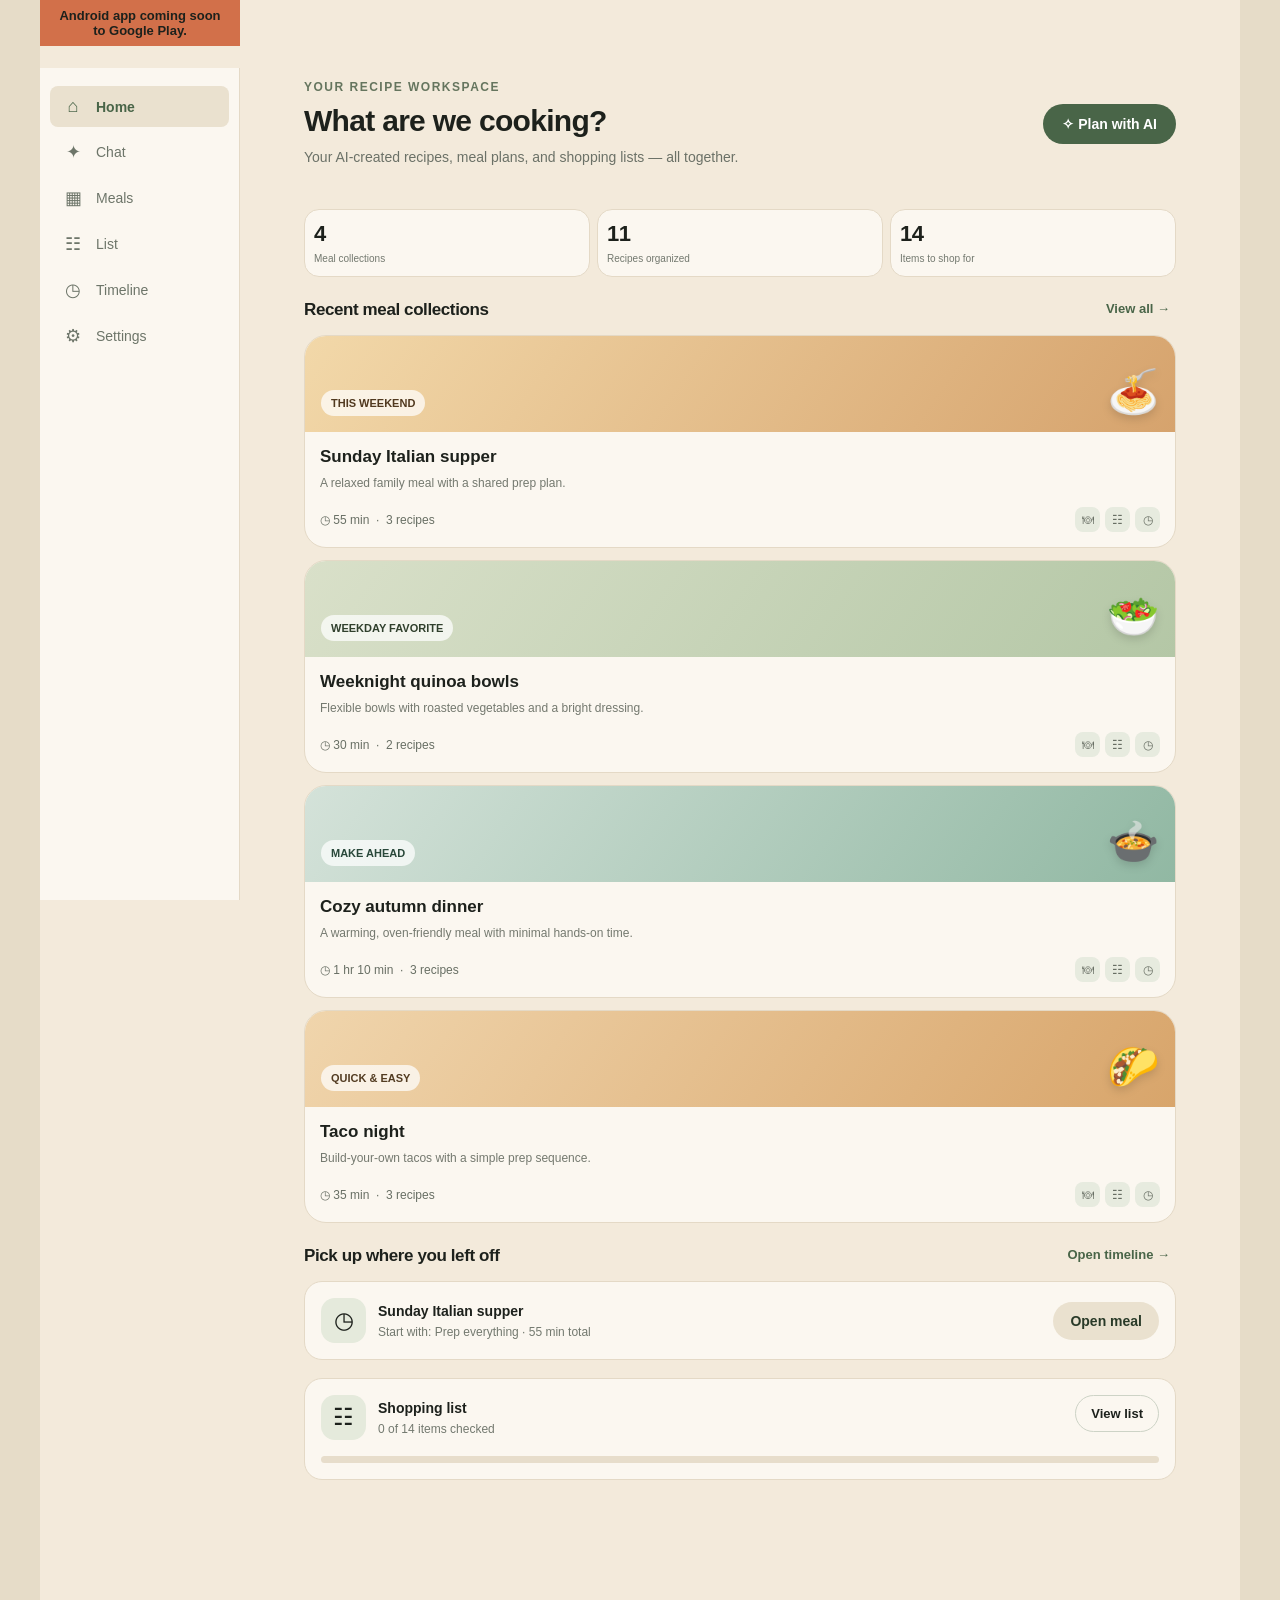
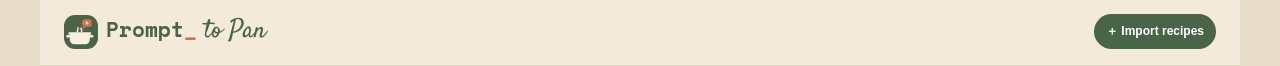
==== commit 4c7c57c2: "Work in progress from the old Fedora laptop (2026-11-03, uncommitted there): feedback form Saved bef" ====
--- a/app/src/main/assets/index.html
+++ b/app/src/main/assets/index.html
@@ -7,15 +7,11 @@
   <meta name="description" content="Plan meals with AI, then cook from recipes, shopping lists and timelines.">
   <meta name="theme-color" content="#f3eadb">
   <link rel="manifest" href="manifest.webmanifest">
-  <!-- iPhone home screen: its icon and name (the icon is on the website, beside the landing page). -->
-  <link rel="apple-touch-icon" href="../icon.png">
-  <meta name="apple-mobile-web-app-title" content="Prompt to Pan">
   <link rel="stylesheet" href="app.css">
 </head>
 <body>
   <div class="app" id="app">
-    <!-- Filled in by showWebNotice() in app.js: the web version only. -->
-    <aside class="web-notice" id="web-notice" hidden></aside>
+    <aside class="web-notice" id="web-notice" hidden>Android app coming soon to Google Play.</aside>
     <header class="topbar">
       <div class="brand"><svg class="brand-icon" viewBox="20 20 68 68" aria-hidden="true"><g transform="translate(54 54) scale(0.8) translate(-54 -54)"><g transform="translate(51 69.5) scale(1.2) translate(-54 -66.5)"><path fill="#F6EFE1" d="M32.5 54 H75.5 A2.5 2.5 0 0 1 78 56.5 V56.5 A2.5 2.5 0 0 1 75.5 59 H32.5 A2.5 2.5 0 0 1 30 56.5 V56.5 A2.5 2.5 0 0 1 32.5 54 Z M33 58 H75 V68 Q75 79 64 79 H44 Q33 79 33 68 Z M28.0 60 H31.0 A2.5 2.5 0 0 1 33.5 62.5 V62.5 A2.5 2.5 0 0 1 31.0 65 H28.0 A2.5 2.5 0 0 1 25.5 62.5 V62.5 A2.5 2.5 0 0 1 28.0 60 Z M77.0 60 H80.0 A2.5 2.5 0 0 1 82.5 62.5 V62.5 A2.5 2.5 0 0 1 80.0 65 H77.0 A2.5 2.5 0 0 1 74.5 62.5 V62.5 A2.5 2.5 0 0 1 77.0 60 Z"/></g><path d="M46 53.5 C41 49.83 51 47.20 46 43.00" fill="none" stroke="#F6EFE1" stroke-width="3.4" stroke-linecap="round"/><path d="M55 52.5 C60 49.52 50 47.40 55 44.00" fill="none" stroke="#F6EFE1" stroke-width="3.4" stroke-linecap="round"/><path fill="#D2704A" d="M64 22 H74 Q81 22 81 29 V34 Q81 41 74 41 H67 L58 48 L61 40.6 Q57 39 57 34 V29 Q57 22 64 22 Z"/><path fill="#F6EFE1" d="M69 25.2 C69.756 29.61 70.89 30.744 75.3 31.5 C70.89 32.256 69.756 33.39 69 37.8 C68.244 33.39 67.11 32.256 62.7 31.5 C67.11 30.744 68.244 29.61 69 25.2 Z"/></g></svg><span><span class="brand-prompt">Prompt</span> to Pan</span></div>
       <div class="top-actions">
@@ -44,9 +40,9 @@
   <script src="demo-data.js"></script>
   <script src="chat.js"></script>
   <script src="keepers.js"></script>
-  <script src="qr.js"></script>
   <script src="feedback.js"></script>
   <script src="app.js"></script>
+  <script>if (!window.MealkeeperAndroid) document.getElementById('web-notice').hidden = false;</script>
   <script>if ('serviceWorker' in navigator && location.protocol !== 'file:') navigator.serviceWorker.register('sw.js').catch(() => {});</script>
 </body>
 </html>
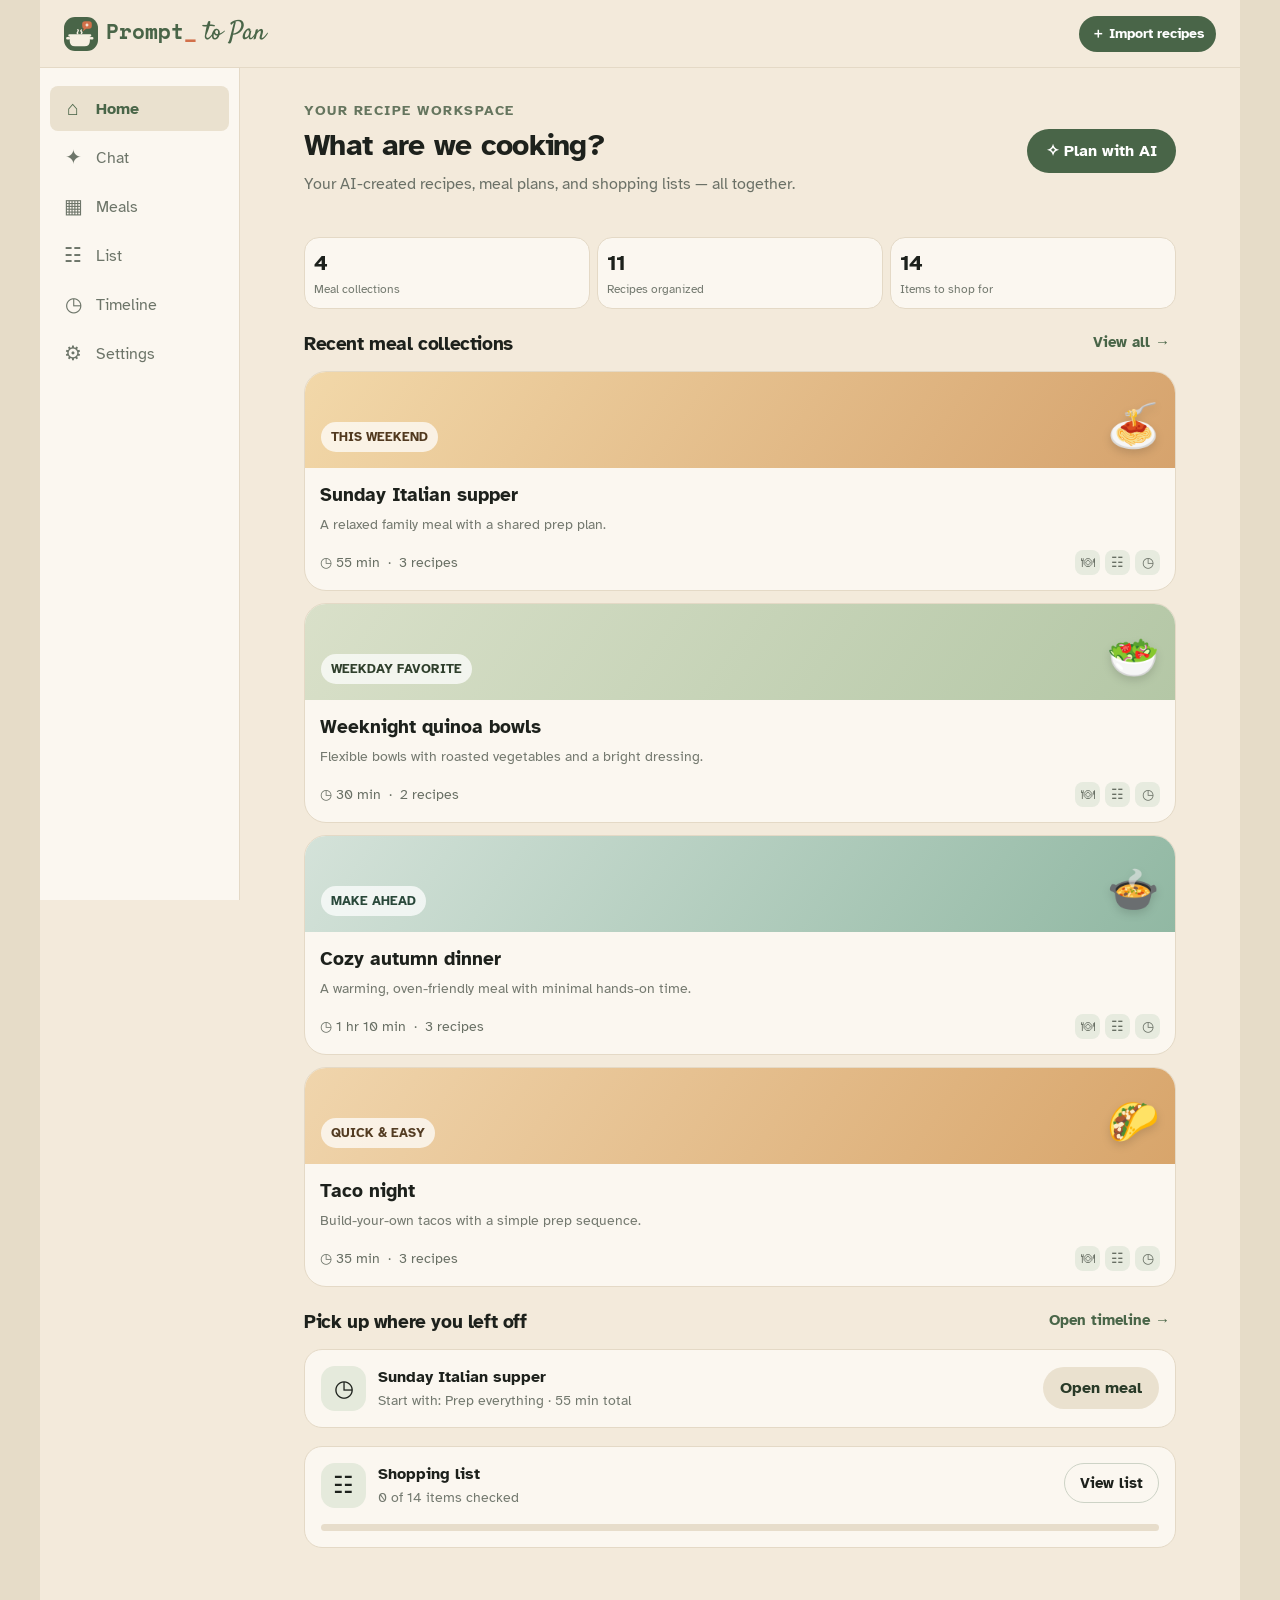
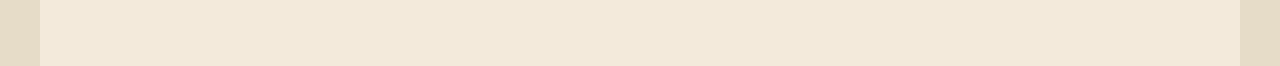
==== commit 33151dcc: "Add Cook mode, a full-screen recipe view and larger text - Recipes open full screen, with a servings" ====
--- a/app/src/main/assets/index.html
+++ b/app/src/main/assets/index.html
@@ -7,11 +7,15 @@
   <meta name="description" content="Plan meals with AI, then cook from recipes, shopping lists and timelines.">
   <meta name="theme-color" content="#f3eadb">
   <link rel="manifest" href="manifest.webmanifest">
+  <!-- iPhone home screen: its icon and name (the icon is on the website, beside the landing page). -->
+  <link rel="apple-touch-icon" href="../icon.png">
+  <meta name="apple-mobile-web-app-title" content="Prompt to Pan">
   <link rel="stylesheet" href="app.css">
 </head>
 <body>
   <div class="app" id="app">
-    <aside class="web-notice" id="web-notice" hidden>Android app coming soon to Google Play.</aside>
+    <!-- Filled in by showWebNotice() in app.js: the web version only. -->
+    <aside class="web-notice" id="web-notice" hidden></aside>
     <header class="topbar">
       <div class="brand"><svg class="brand-icon" viewBox="20 20 68 68" aria-hidden="true"><g transform="translate(54 54) scale(0.8) translate(-54 -54)"><g transform="translate(51 69.5) scale(1.2) translate(-54 -66.5)"><path fill="#F6EFE1" d="M32.5 54 H75.5 A2.5 2.5 0 0 1 78 56.5 V56.5 A2.5 2.5 0 0 1 75.5 59 H32.5 A2.5 2.5 0 0 1 30 56.5 V56.5 A2.5 2.5 0 0 1 32.5 54 Z M33 58 H75 V68 Q75 79 64 79 H44 Q33 79 33 68 Z M28.0 60 H31.0 A2.5 2.5 0 0 1 33.5 62.5 V62.5 A2.5 2.5 0 0 1 31.0 65 H28.0 A2.5 2.5 0 0 1 25.5 62.5 V62.5 A2.5 2.5 0 0 1 28.0 60 Z M77.0 60 H80.0 A2.5 2.5 0 0 1 82.5 62.5 V62.5 A2.5 2.5 0 0 1 80.0 65 H77.0 A2.5 2.5 0 0 1 74.5 62.5 V62.5 A2.5 2.5 0 0 1 77.0 60 Z"/></g><path d="M46 53.5 C41 49.83 51 47.20 46 43.00" fill="none" stroke="#F6EFE1" stroke-width="3.4" stroke-linecap="round"/><path d="M55 52.5 C60 49.52 50 47.40 55 44.00" fill="none" stroke="#F6EFE1" stroke-width="3.4" stroke-linecap="round"/><path fill="#D2704A" d="M64 22 H74 Q81 22 81 29 V34 Q81 41 74 41 H67 L58 48 L61 40.6 Q57 39 57 34 V29 Q57 22 64 22 Z"/><path fill="#F6EFE1" d="M69 25.2 C69.756 29.61 70.89 30.744 75.3 31.5 C70.89 32.256 69.756 33.39 69 37.8 C68.244 33.39 67.11 32.256 62.7 31.5 C67.11 30.744 68.244 29.61 69 25.2 Z"/></g></svg><span><span class="brand-prompt">Prompt</span> to Pan</span></div>
       <div class="top-actions">
@@ -31,6 +35,9 @@
       <button data-page="settings" onclick="go('settings')"><span>⚙</span>Settings</button>
     </nav>
 
+    <!-- Cook mode (cook.js): one step at a time, over everything else. -->
+    <div class="cook" id="cook" hidden></div>
+
     <div class="toast" id="toast"></div>
     <div class="modal-bg" id="modal-bg" onclick="if(event.target===this)closeModal()">
       <div class="modal" id="modal"></div>
@@ -40,9 +47,9 @@
   <script src="demo-data.js"></script>
   <script src="chat.js"></script>
   <script src="keepers.js"></script>
-  <script src="feedback.js"></script>
+  <script src="cook.js"></script>
+  <script src="qr.js"></script>
   <script src="app.js"></script>
-  <script>if (!window.MealkeeperAndroid) document.getElementById('web-notice').hidden = false;</script>
   <script>if ('serviceWorker' in navigator && location.protocol !== 'file:') navigator.serviceWorker.register('sw.js').catch(() => {});</script>
 </body>
 </html>
--- a/app/src/main/assets/app.css
+++ b/app/src/main/assets/app.css
@@ -3,6 +3,21 @@
    MainActivity sets --android-safe-top / --android-safe-bottom to the status- and navigation-bar heights, and
    --android-ime-bottom to the keyboard's height while it's open.
    Settings > Appearance sets data-theme on <html>: Linen (light, the default), soft olive (dark), or match the phone. */
+
+/* Body text: Atkinson Hyperlegible, designed for legibility (SIL OFL 1.1, see fonts/AtkinsonHyperlegible-OFL.txt). */
+@font-face {
+  font-family: "Atkinson Hyperlegible";
+  src: url("fonts/AtkinsonHyperlegible-Regular.ttf") format("truetype");
+  font-weight: 400 600;
+  font-display: swap;
+}
+
+@font-face {
+  font-family: "Atkinson Hyperlegible";
+  src: url("fonts/AtkinsonHyperlegible-Bold.ttf") format("truetype");
+  font-weight: 650 900;
+  font-display: swap;
+}
 
 /* The app name's fonts, bundled so they work offline: Satisfy for "to Pan" (Apache 2.0, see fonts/Satisfy-LICENSE.txt)
    and Space Mono Bold, Latin only, for "Prompt" (SIL OFL 1.1, see fonts/SpaceMono-OFL.txt). */
@@ -20,7 +35,7 @@
 }
 
 :root {
-  --font-body: Inter, Roboto, "Segoe UI", sans-serif;
+  --font-body: "Atkinson Hyperlegible", Inter, Roboto, "Segoe UI", sans-serif;
   /* The larger of the browser's own inset (an iPhone's status bar or notch, in a home-screen web app) and the one
      MainActivity sends; whichever applies, the other is 0. */
   --safe-top: max(env(safe-area-inset-top), var(--android-safe-top, 0px));
@@ -97,7 +112,7 @@
   background: #d2704a;
   color: #1d211c;
   text-align: center;
-  font-size: 13px;
+  font-size: 15px;
   font-weight: 600;
 }
 
@@ -109,7 +124,7 @@
   border: 0;
   background: none;
   color: inherit;
-  font-size: 18px;
+  font-size: 20px;
   line-height: 1;
   padding: 2px 6px;
 }
@@ -182,7 +197,7 @@
 
 .top-actions .primary {
   padding: 9px 12px;
-  font-size: 12px;
+  font-size: 14px;
   white-space: nowrap;
 }
 
@@ -214,7 +229,7 @@
   flex-direction: column;
   align-items: center;
   gap: 3px;
-  font-size: 11px;
+  font-size: 13px;
   padding: 4px 2px;
 }
 
@@ -238,7 +253,7 @@
   padding: 13px 18px;
   border-radius: 99px;
   box-shadow: 0 8px 30px #0002;
-  font-size: 13px;
+  font-size: 15px;
   text-align: center;
   white-space: normal;
   z-index: 10;
@@ -294,7 +309,7 @@
 /* ---- Text and layout helpers ---- */
 
 .eyebrow {
-  font-size: 12px;
+  font-size: 14px;
   text-transform: uppercase;
   letter-spacing: 1.5px;
   color: light-dark(#65755e, #a8bd9f);
@@ -313,7 +328,7 @@
 
 .subhead {
   color: light-dark(#6b7167, #a4aca1);
-  font-size: 14px;
+  font-size: 16px;
   line-height: 1.55;
   margin: 0 0 20px;
 }
@@ -323,7 +338,7 @@
 }
 
 .small {
-  font-size: 12px;
+  font-size: 14px;
 }
 
 .row {
@@ -362,7 +377,7 @@
 }
 
 .section-head h2 {
-  font-size: 17px;
+  font-size: 19px;
   margin: 0;
   letter-spacing: -.4px;
 }
@@ -383,7 +398,7 @@
 }
 
 .badge {
-  font-size: 11px;
+  font-size: 13px;
   border-radius: 99px;
   background: light-dark(#e4eadc, #2b3928);
   color: light-dark(#45613f, #c3dcb9);
@@ -398,7 +413,7 @@
   color: white;
   border-radius: 99px;
   padding: 12px 19px;
-  font-size: 14px;
+  font-size: 16px;
   font-weight: 650;
   display: inline-flex;
   align-items: center;
@@ -410,7 +425,7 @@
   color: light-dark(#293a28, #e1e8dc);
   border-radius: 99px;
   padding: 11px 17px;
-  font-size: 14px;
+  font-size: 16px;
   font-weight: 650;
 }
 
@@ -420,14 +435,14 @@
   border: 1px solid light-dark(#cdd3c6, #454e43);
   border-radius: 99px;
   padding: 10px 15px;
-  font-size: 13px;
+  font-size: 15px;
   font-weight: 650;
 }
 
 .text-btn {
   color: light-dark(#496548, #b7d2ae);
   background: transparent;
-  font-size: 13px;
+  font-size: 15px;
   font-weight: 700;
 }
 
@@ -478,7 +493,7 @@
 
 .field-label {
   display: block;
-  font-size: 12px;
+  font-size: 14px;
   font-weight: 700;
   margin: 15px 0 7px;
 }
@@ -529,7 +544,7 @@
   padding: 11px 10px;
   background: transparent;
   color: light-dark(#747a70, #a3aba0);
-  font-size: 12px;
+  font-size: 14px;
   border-bottom: 2px solid transparent;
 }
 
@@ -563,7 +578,7 @@
 }
 
 .stat .label {
-  font-size: 10px;
+  font-size: 12px;
   line-height: 1.35;
   color: light-dark(#73796f, #9ca59a);
   margin-top: 5px;
@@ -617,7 +632,7 @@
 }
 
 .art-tag {
-  font-size: 11px;
+  font-size: 13px;
   font-weight: 750;
   background: #ffffffb8;
   border-radius: 99px;
@@ -629,12 +644,12 @@
 }
 
 .meal-content h3 {
-  font-size: 17px;
+  font-size: 19px;
   margin: 0 0 7px;
 }
 
 .meal-content p {
-  font-size: 12px;
+  font-size: 14px;
   line-height: 1.5;
   color: light-dark(#74796f, #a0a89e);
   margin: 0 0 15px;
@@ -644,7 +659,7 @@
   display: flex;
   align-items: center;
   justify-content: space-between;
-  font-size: 12px;
+  font-size: 14px;
   color: light-dark(#686f64, #a0a89d);
 }
 
@@ -660,7 +675,7 @@
   background: light-dark(#e7ebdf, #303b2d);
   display: grid;
   place-items: center;
-  font-size: 12px;
+  font-size: 14px;
 }
 
 /* ---- Recipe rows ---- */
@@ -698,12 +713,12 @@
 }
 
 .recipe-row h3 {
+  font-size: 16px;
+  margin: 0 0 5px;
+}
+
+.recipe-row p {
   font-size: 14px;
-  margin: 0 0 5px;
-}
-
-.recipe-row p {
-  font-size: 12px;
   margin: 0;
   color: light-dark(#74796f, #a0a89e);
 }
@@ -722,7 +737,7 @@
   gap: 9px;
   padding: 13px 0;
   border-bottom: 1px solid var(--line);
-  font-size: 13px;
+  font-size: 15px;
 }
 
 .checkrow:last-child {
@@ -751,7 +766,7 @@
 .qty {
   margin-left: auto;
   color: light-dark(#777d73, #a3aba0);
-  font-size: 11px;
+  font-size: 13px;
   text-align: right;
 }
 
@@ -764,7 +779,7 @@
 }
 
 .time {
-  font-size: 12px;
+  font-size: 14px;
   font-weight: 750;
   color: light-dark(#496548, #b9d8ae);
   padding: 14px 0;
@@ -789,12 +804,12 @@
 }
 
 .timeitem strong {
+  font-size: 16px;
+  overflow-wrap: anywhere;
+}
+
+.timeitem p {
   font-size: 14px;
-  overflow-wrap: anywhere;
-}
-
-.timeitem p {
-  font-size: 12px;
   color: light-dark(#747a70, #a2aaa0);
   line-height: 1.5;
   margin: 5px 0 0;
@@ -823,11 +838,11 @@
 
   .stat .label {
     margin-top: 0;
-    font-size: 11px;
+    font-size: 13px;
   }
 
   .top-actions .primary {
-    font-size: 11px;
+    font-size: 13px;
     padding: 8px 10px;
   }
 
@@ -836,7 +851,7 @@
   }
 
   .mobile-nav button {
-    font-size: 10px;
+    font-size: 12px;
   }
 }
 
@@ -891,7 +906,7 @@
     gap: 12px;
     padding: 10px 12px;
     border-radius: 8px;
-    font-size: 14px;
+    font-size: 16px;
   }
 
   .mobile-nav button.active {
@@ -900,7 +915,7 @@
 
   .mobile-nav span {
     width: 22px;
-    font-size: 18px;
+    font-size: 20px;
     text-align: center;
   }
 
@@ -925,14 +940,14 @@
 
 .keeper-tag {
   margin: 0 0 12px;
-  font-size: 13px;
+  font-size: 15px;
   font-weight: 700;
   color: light-dark(#a0701f, #e7c27a);
 }
 
 .keeper-star {
   color: light-dark(#a0701f, #e7c27a);
-  font-size: 13px;
+  font-size: 15px;
 }
 
 .keeper-note {
@@ -953,7 +968,7 @@
   max-width: 88%;
   padding: 11px 14px;
   border-radius: 18px;
-  font-size: 15px;
+  font-size: 17px;
   line-height: 1.5;
   white-space: pre-wrap;
 }
@@ -966,7 +981,7 @@
 }
 
 .bubble-about {
-  font-size: 12px;
+  font-size: 14px;
   opacity: .8;
   margin-bottom: 4px;
 }
@@ -997,7 +1012,7 @@
 
 .bubble.ai pre {
   overflow-x: auto;
-  font-size: 12px;
+  font-size: 14px;
   background: var(--surface-2);
   padding: 8px;
   border-radius: 8px;
@@ -1005,7 +1020,7 @@
 }
 
 .bubble.ai code {
-  font-size: 13px;
+  font-size: 15px;
 }
 
 .list-preview {
@@ -1028,7 +1043,7 @@
   align-self: flex-start;
   margin: -4px 0 0 6px;
   padding: 4px 8px;
-  font-size: 12px;
+  font-size: 14px;
   font-weight: 600;
   color: light-dark(#73796f, #a0a99e);
 }
@@ -1047,7 +1062,7 @@
   display: flex;
   align-items: center;
   gap: 8px;
-  font-size: 13px;
+  font-size: 15px;
   color: light-dark(#6d7569, #a1aa9d);
   padding: 4px 2px;
 }
@@ -1083,7 +1098,7 @@
   color: light-dark(#7c2f1d, #f6c9b8);
   border-radius: 14px;
   padding: 12px 14px;
-  font-size: 14px;
+  font-size: 16px;
 }
 
 .chat-error .text-btn {
@@ -1093,7 +1108,7 @@
 }
 
 .chip {
-  font-size: 13px;
+  font-size: 15px;
   padding: 8px 13px;
   text-align: left;
 }
@@ -1128,7 +1143,7 @@
   height: 44px;
   padding: 0;
   justify-content: center;
-  font-size: 16px;
+  font-size: 18px;
 }
 
 .composer .mic {
@@ -1188,6 +1203,324 @@
   cursor: pointer;
   width: fit-content;
   color: light-dark(#496548, #b7d2ae);
-  font-size: 13px;
+  font-size: 15px;
   font-weight: 700;
 }
+
+/* ---- Recipe screen (a full-screen sheet) ---- */
+
+.modal-bg.full {
+  padding: 0;
+  align-items: stretch;
+}
+
+.modal-bg.full .modal {
+  max-height: none;
+  height: 100%;
+  border-radius: 0;
+  padding: calc(var(--safe-top) + 16px) 20px calc(var(--safe-bottom) + 16px);
+  display: flex;
+  flex-direction: column;
+}
+
+.modal-bg.full .modal-foot {
+  position: sticky;
+  bottom: calc(-16px - var(--safe-bottom));
+  margin: auto -20px calc(-16px - var(--safe-bottom));
+  padding: 12px 20px calc(var(--safe-bottom) + 12px);
+  background: var(--surface);
+  border-top: 1px solid var(--line);
+}
+
+.modal-bg.full .modal-foot button {
+  justify-content: center;
+  text-align: center;
+}
+
+.recipe-screen h2 {
+  font-size: 28px;
+  line-height: 1.15;
+  margin-bottom: 14px;
+}
+
+.recipe-screen .panel {
+  font-size: 18px;
+}
+
+.recipe-screen .panel > strong {
+  font-size: 20px;
+}
+
+.recipe-screen .checkrow {
+  font-size: 18px;
+  padding: 12px 0;
+}
+
+.recipe-screen .qty {
+  font-size: 18px;
+  font-weight: 700;
+  color: inherit;
+}
+
+.recipe-screen ol {
+  font-size: 18px !important;
+  line-height: 1.55 !important;
+}
+
+.servings-bar {
+  display: flex;
+  align-items: center;
+  gap: 10px;
+  padding: 8px;
+  margin: 4px 0 14px;
+  border-radius: 20px;
+  background: var(--surface-2);
+  border: 1px solid var(--line);
+}
+
+.servings-bar > div {
+  flex: 1;
+  text-align: center;
+  line-height: 1.1;
+}
+
+.servings-bar b {
+  display: block;
+  font-size: 34px;
+}
+
+.servings-bar span {
+  font-size: 15px;
+  font-weight: 700;
+}
+
+.servings-bar button {
+  width: 58px;
+  height: 58px;
+  border-radius: 16px;
+  background: var(--surface);
+  border: 1px solid var(--line);
+  color: inherit;
+  font-size: 30px;
+  font-weight: 700;
+  line-height: 1;
+}
+
+.servings-bar button:disabled {
+  opacity: .35;
+}
+
+.cook-start {
+  width: 100%;
+  justify-content: center;
+  min-height: 60px;
+  font-size: 20px;
+  margin-bottom: 18px;
+}
+
+/* ---- Cook mode ---- */
+
+html.cooking body {
+  overflow: hidden;
+}
+
+.cook {
+  position: fixed;
+  inset: 0;
+  z-index: 30;
+  display: flex;
+  flex-direction: column;
+  background: var(--bg);
+  padding-top: var(--safe-top);
+}
+
+.cook[hidden] {
+  display: none;
+}
+
+.cook-top {
+  display: flex;
+  align-items: center;
+  gap: 12px;
+  padding: 12px 16px 10px;
+}
+
+.cook-title {
+  flex: 1;
+  min-width: 0;
+  font-size: 19px;
+  white-space: nowrap;
+  overflow: hidden;
+  text-overflow: ellipsis;
+}
+
+.cook-progress {
+  display: flex;
+  gap: 5px;
+  padding: 0 16px;
+}
+
+.cook-progress i {
+  flex: 1;
+  height: 8px;
+  border-radius: 4px;
+  background: var(--track);
+}
+
+.cook-progress i.done {
+  background: #496548;
+}
+
+.cook-progress i.now {
+  background: #e3b341;
+}
+
+.cook-body {
+  flex: 1;
+  overflow-y: auto;
+  padding: 18px 20px;
+}
+
+.cook-step-head {
+  display: flex;
+  align-items: center;
+  justify-content: space-between;
+  font-size: 18px;
+  font-weight: 750;
+  color: light-dark(#496548, #c3dfb8);
+}
+
+.cook-serves {
+  font-size: 15px;
+  padding: 4px 10px;
+  border-radius: 10px;
+  background: light-dark(#f3d27a, #6a5524);
+  color: light-dark(#1d211c, #f6ecd2);
+}
+
+.cook-step {
+  font-size: 27px;
+  line-height: 1.38;
+  margin: 16px 0 20px;
+}
+
+.cook-step mark {
+  background: light-dark(#fbebbd, #5a4a1f);
+  color: inherit;
+  border-radius: 6px;
+  padding: 0 3px;
+  -webkit-box-decoration-break: clone;
+  box-decoration-break: clone;
+}
+
+.cook-next {
+  font-size: 18px;
+  line-height: 1.5;
+  color: light-dark(#5d6559, #b3bbb0);
+}
+
+.cook-next strong {
+  color: light-dark(#1d211c, #e5e8e1);
+}
+
+.cook-show {
+  font-size: 19px;
+  padding: 10px 0;
+}
+
+.cook-finish {
+  text-align: center;
+  padding: 60px 10px;
+}
+
+.cook-finish h2 {
+  font-size: 32px;
+}
+
+.cook-foot {
+  display: grid;
+  grid-template-columns: 1fr 2fr;
+  gap: 12px;
+  padding: 12px 16px calc(var(--safe-bottom) + 14px);
+  border-top: 1px solid var(--line);
+  background: var(--bg);
+}
+
+.cook-foot button {
+  min-height: 72px;
+  border-radius: 20px;
+  justify-content: center;
+  font-size: 21px;
+}
+
+.cook-foot button:disabled {
+  opacity: .35;
+}
+
+.cook-sheet-bg {
+  position: fixed;
+  inset: 0;
+  z-index: 31;
+  display: flex;
+  align-items: flex-end;
+  background: #0006;
+}
+
+.cook-sheet {
+  width: 100%;
+  max-height: 78vh;
+  overflow-y: auto;
+  background: var(--surface);
+  border-radius: 24px 24px 0 0;
+  padding: 18px 20px calc(var(--safe-bottom) + 18px);
+}
+
+.cook-sheet h3 {
+  font-size: 22px;
+  margin: 6px 0 6px;
+}
+
+.cook-sheet .secondary {
+  width: 100%;
+  margin-top: 10px;
+  min-height: 52px;
+  font-size: 18px;
+}
+
+.cook-ing {
+  display: flex;
+  align-items: baseline;
+  gap: 14px;
+  width: 100%;
+  text-align: left;
+  background: transparent;
+  color: inherit;
+  border-radius: 12px;
+  padding: 8px 8px;
+  font-size: 18px;
+}
+
+.cook-ing .amt {
+  flex: 0 0 6.5em;
+  font-weight: 750;
+}
+
+.cook-ing.large {
+  font-size: 21px;
+  padding: 11px 8px;
+}
+
+.cook-ing.got {
+  background: light-dark(#e4eadc, #2b3928);
+}
+
+.cook-ing.got span {
+  text-decoration: line-through;
+  color: light-dark(#73796f, #a0a99e);
+}
+
+@media (prefers-reduced-motion: reduce) {
+  .cook-foot button {
+    transition: none;
+  }
+}
